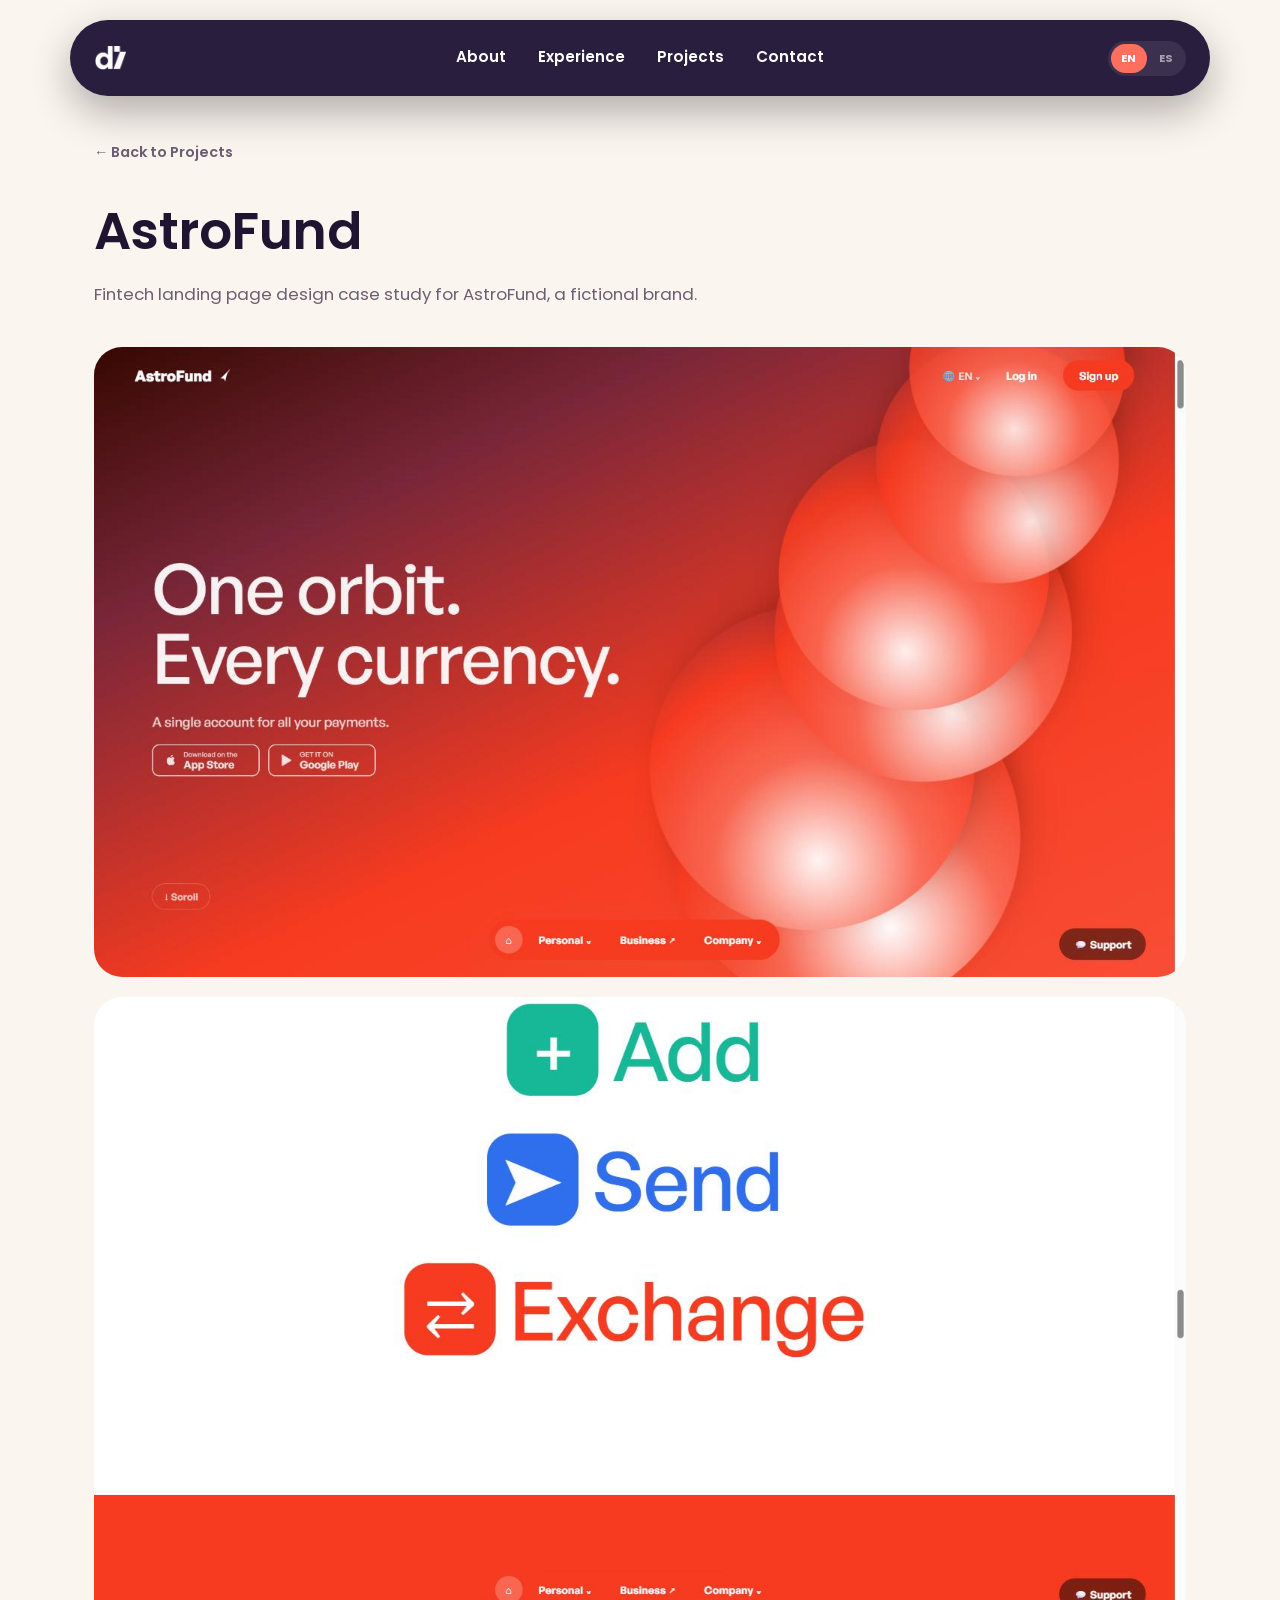
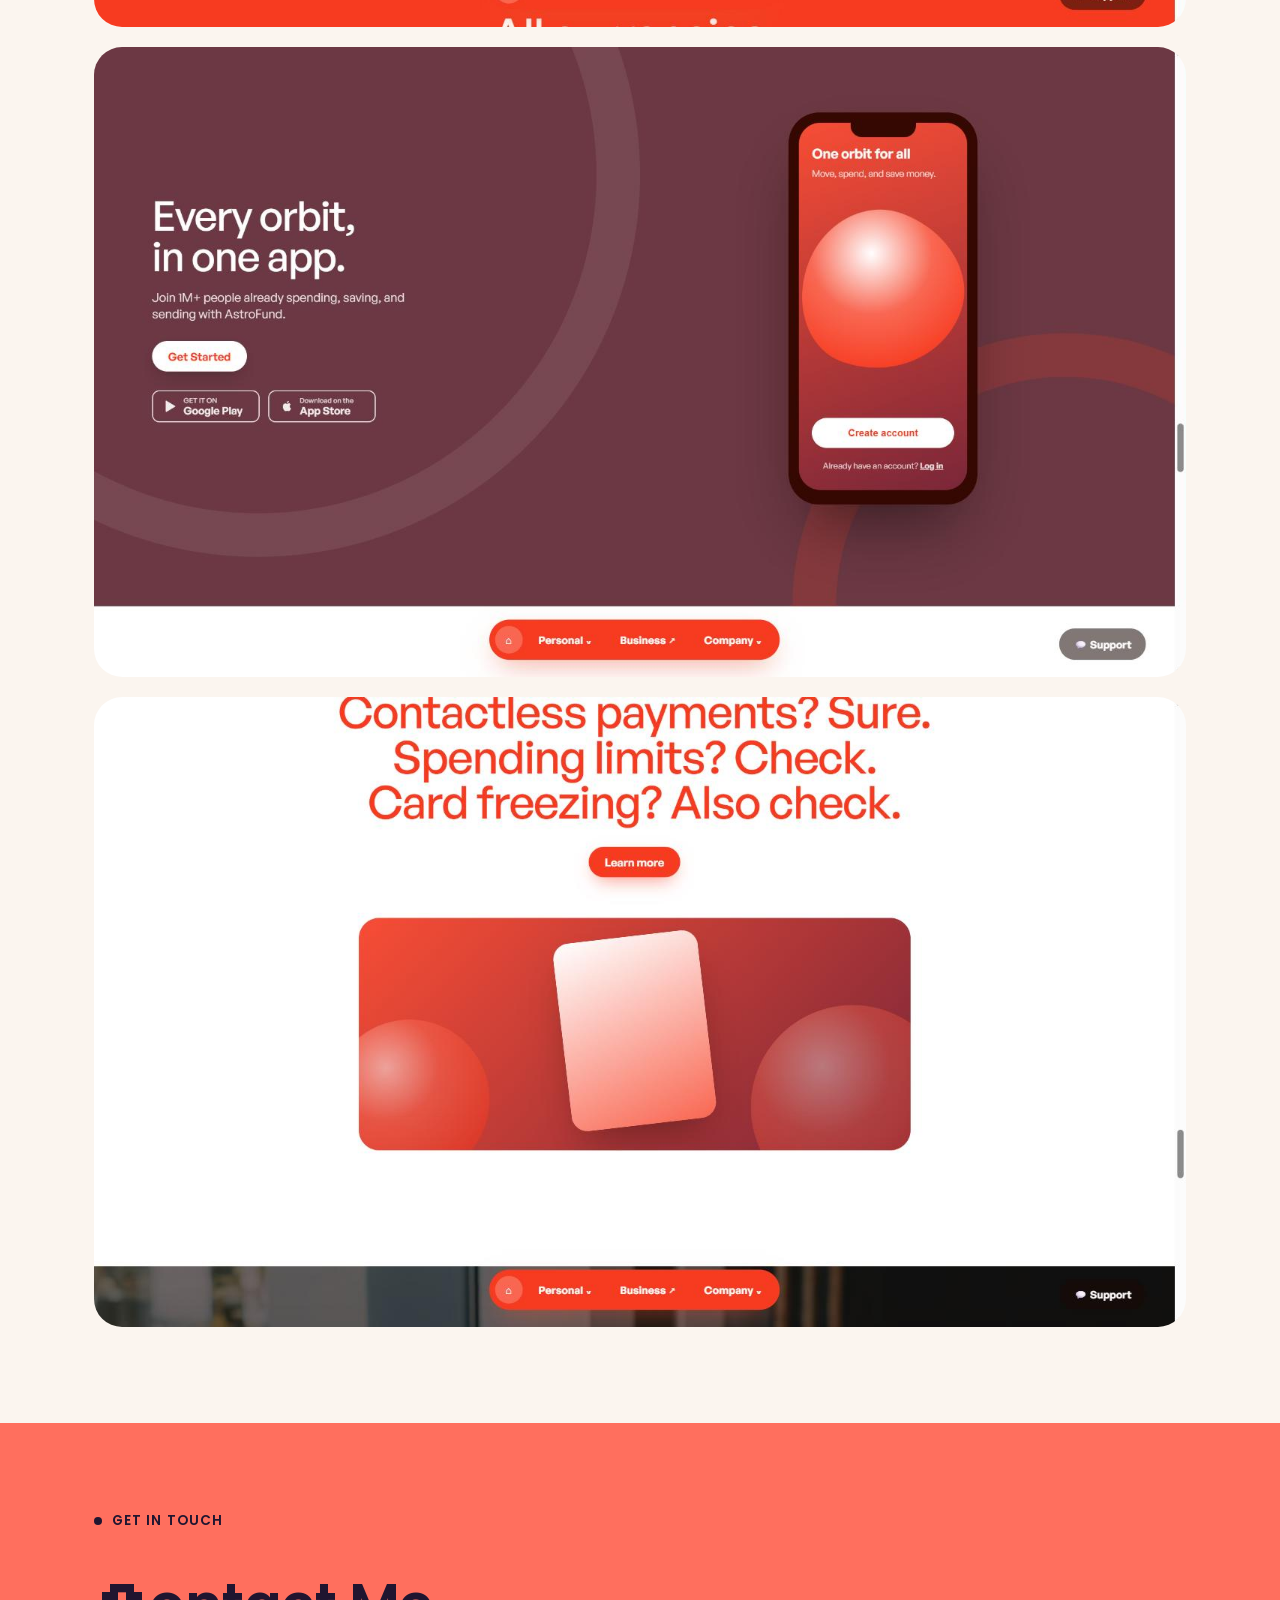
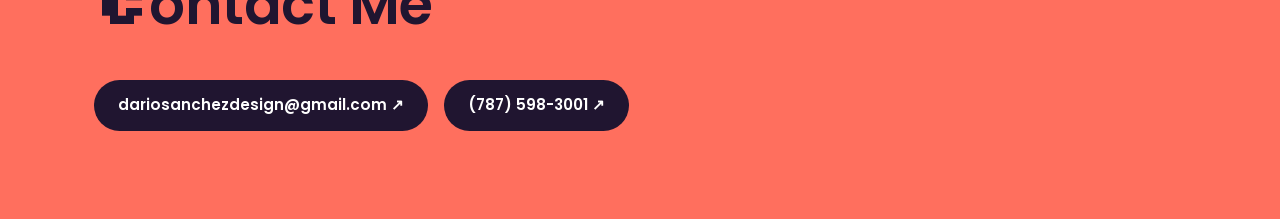
==== projects/astrofund.html @ 3f3e95f2 "Replace Auto Expreso with AstroFund, swap with FitForge grid position" ====
<!DOCTYPE html>
<html lang="en">
<head>
<meta charset="UTF-8">
<meta name="viewport" content="width=device-width, initial-scale=1.0">
<title>AstroFund — Darío Sánchez</title>
<meta name="description" content="AstroFund case study — fintech landing page design by Darío Sánchez.">
<link rel="icon" href="../assets/logo.png">
<link rel="preconnect" href="https://fonts.googleapis.com">
<link rel="preconnect" href="https://fonts.gstatic.com" crossorigin>
<link href="https://fonts.googleapis.com/css2?family=Poppins:wght@400;500;600;700;800&family=Silkscreen:wght@400;700&display=swap" rel="stylesheet">
<link rel="stylesheet" href="../css/style.css">
</head>
<body>

<header class="site-header" id="top">
  <div class="container header-inner">
    <a href="../index.html" class="logo"><img src="../assets/logo.png" alt="Darío Sánchez logo"></a>
    <nav class="nav" id="nav">
      <a href="../index.html#about" data-i18n="nav.about" data-i18n-roll><span class="nav-clip"><span class="nav-roll"><span class="nav-line">About</span><span class="nav-line nav-line--dim">About</span></span></span></a>
      <a href="../index.html#experience" data-i18n="nav.experience" data-i18n-roll><span class="nav-clip"><span class="nav-roll"><span class="nav-line">Experience</span><span class="nav-line nav-line--dim">Experience</span></span></span></a>
      <a href="../index.html#projects" data-i18n="nav.projects" data-i18n-roll><span class="nav-clip"><span class="nav-roll"><span class="nav-line">Projects</span><span class="nav-line nav-line--dim">Projects</span></span></span></a>
      <a href="../index.html#contact" data-i18n="nav.contact" data-i18n-roll><span class="nav-clip"><span class="nav-roll"><span class="nav-line">Contact</span><span class="nav-line nav-line--dim">Contact</span></span></span></a>
    </nav>
    <div class="header-actions">
      <div class="lang-switch" role="group" aria-label="Language">
        <button type="button" class="lang-btn active" data-lang="en">EN</button>
        <button type="button" class="lang-btn" data-lang="es">ES</button>
      </div>
      <button class="menu-toggle" id="menuToggle" aria-label="Toggle menu" aria-expanded="false">
        <span></span><span></span><span></span>
      </button>
    </div>
  </div>
</header>

<main>
  <section class="section">
    <div class="container">
      <a class="back-link" href="../index.html#projects" data-i18n="common.back">← Back to Projects</a>
      <div class="project-detail-head">
        <h1>AstroFund</h1>
        <p data-i18n="project.astrofund.tagline">Fintech landing page design case study for AstroFund, a fictional brand.</p>
      </div>
      <div class="case-study-frames">
        <img src="../assets/projects/astrofund/frame-1.jpg" alt="AstroFund hero — One orbit. Every currency. A single account for all your payments.">
        <img src="../assets/projects/astrofund/frame-2.jpg" alt="AstroFund Add, Send, Exchange feature icons">
        <img src="../assets/projects/astrofund/frame-3.jpg" alt="AstroFund phone mockup — Every orbit, in one app">
        <img src="../assets/projects/astrofund/frame-4.jpg" alt="AstroFund card feature section with glossy 3D card render">
      </div>
    </div>
  </section>
</main>

<footer class="site-footer" id="contact">
  <div class="container footer-inner">
    <p class="eyebrow" style="color: var(--ink);"><span class="dot" style="background: var(--ink);"></span><span data-i18n="footer.eyebrow">Get In Touch</span></p>
    <h2 data-i18n="footer.title" data-i18n-first><span class="win95-letter">C</span>ontact Me</h2>
    <div class="footer-links">
      <a href="mailto:dariosanchezdesign@gmail.com">dariosanchezdesign@gmail.com ↗</a>
      <a href="tel:+17875983001">(787) 598-3001 ↗</a>
    </div>
  </div>
</footer>

<script src="../js/main.js"></script>
</body>
</html>
---- css/style.css ----
:root {
  --bg-dark: #2a1e3f;
  --bg-light: #fbf5ef;
  --surface: #ffffff;
  --ink: #201530;
  --text-muted: #6b5f72;
  --text-on-dark: rgba(255, 255, 255, 0.75);
  --border: #e7ddd1;

  --coral: #ff6f5e;
  --coral-dark: #e8503e;
  --teal: #2fd9c4;
  --lavender: #b79cff;
  --amber: #ffc15e;

  --radius-lg: 28px;
  --radius-md: 18px;
  --radius-pill: 999px;
  --container-w: 1140px;

  --font-sans: "Poppins", -apple-system, BlinkMacSystemFont, "Segoe UI", Roboto, Helvetica, Arial, sans-serif;
}

* { box-sizing: border-box; }

html {
  scroll-behavior: smooth;
}

body {
  margin: 0;
  background: var(--bg-light);
  color: var(--ink);
  font-family: var(--font-sans);
  line-height: 1.5;
  -webkit-font-smoothing: antialiased;
}

::selection {
  background: var(--coral);
  color: #fff;
}

.container {
  max-width: var(--container-w);
  margin: 0 auto;
  padding: 0 24px;
}

a {
  color: inherit;
  text-decoration: none;
}

h1, h2, h3 {
  margin: 0;
  font-weight: 600;
  letter-spacing: -0.01em;
}

ul { margin: 0; padding: 0; list-style: none; }

/* Header */
.site-header {
  position: fixed;
  top: 20px;
  left: 0;
  right: 0;
  margin: 0 auto;
  z-index: 50;
  width: calc(100% - 32px);
  max-width: var(--container-w);
  border-radius: var(--radius-pill);
  background: var(--bg-dark);
  box-shadow: 0 16px 40px rgba(0, 0, 0, 0.3);
}

.header-inner {
  display: grid;
  grid-template-columns: 1fr auto 1fr;
  align-items: center;
  height: 76px;
  gap: 32px;
}

.header-inner .logo {
  justify-self: start;
}

.header-actions {
  justify-self: end;
  display: flex;
  align-items: center;
  gap: 12px;
}

.lang-switch {
  display: flex;
  background: rgba(255, 255, 255, 0.08);
  border-radius: var(--radius-pill);
  padding: 3px;
  gap: 2px;
}

.lang-btn {
  border: none;
  background: none;
  color: rgba(255, 255, 255, 0.55);
  font-family: var(--font-sans);
  font-size: 0.7rem;
  font-weight: 700;
  letter-spacing: 0.02em;
  padding: 6px 10px;
  border-radius: var(--radius-pill);
  cursor: pointer;
  transition: background 0.15s ease, color 0.15s ease;
}

.lang-btn:hover {
  color: #fff;
}

.lang-btn.active {
  background: var(--coral);
  color: #fff;
}

.logo img {
  width: 32px;
  height: 32px;
  object-fit: contain;
  filter: invert(1);
  display: block;
}

.nav {
  display: flex;
  gap: 28px;
  justify-self: center;
}

.nav a {
  display: inline-block;
  color: #fff;
  font-size: 0.95rem;
  font-weight: 600;
  padding: 6px 2px;
  border-bottom: 2px solid transparent;
  transition: color 0.15s ease, border-color 0.15s ease;
}

.nav a.active {
  color: var(--coral);
  border-color: var(--coral);
}

.nav-clip {
  display: block;
  overflow: hidden;
  height: 1.3em;
  line-height: 1.3em;
}

.nav-roll {
  display: block;
  transition: transform 0.3s ease;
}

.nav-line {
  display: block;
  line-height: 1.3em;
}

.nav-line--dim {
  opacity: 0.6;
}

.nav a:hover .nav-roll {
  transform: translateY(-50%);
}

.menu-toggle {
  display: none;
  align-items: center;
  justify-content: center;
  gap: 4px;
  flex-direction: column;
  width: 40px;
  height: 40px;
  background: none;
  border: 1px solid rgba(255, 255, 255, 0.25);
  border-radius: var(--radius-md);
  cursor: pointer;
  padding: 0;
}

.menu-toggle span {
  width: 16px;
  height: 2px;
  background: #fff;
  border-radius: 1px;
}

/* Buttons */
.btn {
  display: inline-flex;
  align-items: center;
  justify-content: center;
  gap: 8px;
  padding: 15px 30px;
  border-radius: var(--radius-pill);
  font-size: 0.95rem;
  font-weight: 600;
  font-family: var(--font-sans);
  white-space: nowrap;
  border: 1.5px solid transparent;
  transition: transform 0.15s ease, background 0.15s ease, opacity 0.15s ease;
}

.btn:hover { transform: translateY(-2px); }

.btn-primary {
  background: var(--coral);
  color: #fff;
}
.btn-primary:hover { background: var(--coral-dark); }

.btn-outline {
  border-color: currentColor;
  color: inherit;
}

/* Hero */
.hero {
  position: relative;
  background: var(--bg-dark);
  color: #fff;
  padding: 190px 0 140px;
  overflow: hidden;
}

main > .section:first-child {
  padding-top: 140px;
}

.hero-grid {
  display: flex;
  align-items: center;
  justify-content: space-between;
  gap: 48px;
  position: relative;
  z-index: 2;
}

.hero-content {
  flex: 1;
  min-width: 0;
}

.eyebrow {
  display: flex;
  align-items: center;
  color: var(--teal);
  font-size: 0.85rem;
  font-weight: 600;
  text-transform: uppercase;
  letter-spacing: 0.08em;
  margin: 0 0 20px;
}

.eyebrow .dot {
  width: 8px;
  height: 8px;
  border-radius: 50%;
  background: var(--teal);
  margin-right: 10px;
}

.hero h1 {
  font-size: clamp(2.75rem, 6.5vw, 4.75rem);
  line-height: 1.05;
  font-weight: 600;
  margin-bottom: 24px;
}

.hero h1 .highlight {
  background: var(--coral);
  padding: 2px 14px;
  margin-left: 0.15em;
  border-radius: 12px;
  box-decoration-break: clone;
  -webkit-box-decoration-break: clone;
}

.win95-letter {
  font-family: "Silkscreen", monospace;
  font-weight: 700;
  font-size: 1.15em;
}

.hero h1 .win95-letter {
  font-size: 1em;
}

.hero-copy {
  max-width: 540px;
  color: var(--text-on-dark);
  font-size: 1.1rem;
  margin: 0 0 36px;
}

.hero-actions {
  display: flex;
  gap: 14px;
  flex-wrap: wrap;
  margin-bottom: 32px;
}

.hero-meta {
  color: var(--text-on-dark);
  font-size: 0.9rem;
}

.hero-meta a { transition: color 0.15s ease; }
.hero-meta a:hover { color: var(--teal); }

.hero-meta .sep {
  margin: 0 10px;
}

.hero-photo {
  flex: none;
  width: 240px;
  height: 240px;
  border-radius: var(--radius-lg);
  display: flex;
  align-items: center;
  justify-content: center;
  background: var(--coral);
  border: 4px solid rgba(255, 255, 255, 0.15);
}

.hero-photo img {
  width: 50%;
  height: 50%;
  object-fit: contain;
  filter: brightness(0) invert(1);
  display: block;
}

/* Decorative badges */
.badge {
  position: absolute;
  z-index: 5;
  user-select: none;
  pointer-events: none;
}

.badge-pill {
  display: inline-flex;
  align-items: center;
  padding: 10px 18px;
  border-radius: var(--radius-pill);
  font-size: 0.8rem;
  font-weight: 700;
  letter-spacing: 0.03em;
}

.badge-icon {
  width: 60px;
  height: 60px;
  border-radius: 50%;
  background: #fff;
  display: flex;
  align-items: center;
  justify-content: center;
  padding: 14px;
  box-shadow: 0 10px 24px rgba(0, 0, 0, 0.25);
}

.badge-icon img {
  width: 100%;
  height: 100%;
  object-fit: contain;
  display: block;
}

.badge-1 { top: 8%; left: 4%; }
.badge-2 { top: 12%; right: 39%; }
.badge-3 { bottom: 12%; left: 10%; transform: rotate(-4deg); background: var(--lavender); color: var(--bg-dark); }
.badge-4 { bottom: 30%; left: 7%; }
.badge-5 { top: 38%; right: 33%; transform: rotate(6deg); background: var(--teal); color: var(--bg-dark); }
.badge-6 { top: 58%; right: 37%; transform: rotate(-5deg); background: var(--amber); color: var(--bg-dark); }

.badge:not(.badge-circle) {
  pointer-events: auto;
}

.badge:not(.badge-circle):hover {
  animation: badge-wiggle 0.5s ease;
}

@keyframes badge-wiggle {
  0% { transform: rotate(0deg) scale(1); }
  30% { transform: rotate(-14deg) scale(1.08); }
  60% { transform: rotate(10deg) scale(1.06); }
  100% { transform: rotate(0deg) scale(1); }
}

.badge-circle {
  width: 120px;
  height: 120px;
  bottom: 6%;
  right: 6%;
  animation: spin 18s linear infinite;
}

.badge-circle svg { width: 100%; height: 100%; }
.badge-circle text { fill: var(--coral); }
.badge-circle circle.ring { fill: none; stroke: rgba(255, 255, 255, 0.25); stroke-width: 1; }
.badge-circle circle.core { fill: var(--teal); }

@keyframes spin {
  from { transform: rotate(0deg); }
  to { transform: rotate(360deg); }
}

@media (prefers-reduced-motion: reduce) {
  .badge-circle { animation: none; }
}

/* Sections */
.section {
  padding: 96px 0;
}

.section-title {
  font-size: clamp(2rem, 5vw, 2.75rem);
  margin-bottom: 44px;
}

/* About stat cards */
.about-grid {
  display: grid;
  grid-template-columns: repeat(2, 1fr);
  gap: 20px;
  margin-bottom: 40px;
}

.stat-card {
  border-radius: var(--radius-lg);
  padding: 32px;
  color: #fff;
}

.stat-card:nth-child(1) { background: var(--coral); }
.stat-card:nth-child(2) { background: var(--ink); }

.stat-card h3 {
  font-size: 1.2rem;
  margin-bottom: 10px;
}

.stat-card p {
  margin: 0;
  opacity: 0.85;
  font-size: 0.95rem;
}

.about-copy {
  max-width: 680px;
  color: var(--text-muted);
  font-size: 1.1rem;
  margin: 0;
}

/* Services accordion */
.services-list {
  border-top: 1px solid var(--border);
}

.service-item {
  border-bottom: 1px solid var(--border);
  padding: 28px 0;
}

.service-header {
  display: flex;
  align-items: center;
  justify-content: space-between;
  gap: 20px;
  width: 100%;
  border: none;
  background: none;
  padding: 0;
  font-family: var(--font-sans);
  font-size: clamp(1.3rem, 3vw, 1.9rem);
  font-weight: 600;
  color: inherit;
  cursor: pointer;
  text-align: left;
  transition: padding-left 0.2s ease, color 0.2s ease;
}

.service-item:not(.open) .service-header:hover {
  padding-left: 10px;
  color: var(--coral);
}

.service-item:not(.open) .service-header:hover .chev {
  border-color: var(--coral);
  color: var(--coral);
}

.service-item .index {
  color: var(--coral);
  font-weight: 700;
  margin-right: 16px;
  font-size: 1rem;
  vertical-align: middle;
}

.service-item .chev {
  flex: none;
  width: 40px;
  height: 40px;
  border-radius: 50%;
  border: 1.5px solid var(--border);
  display: flex;
  align-items: center;
  justify-content: center;
  color: var(--coral);
  transition: transform 0.2s ease, background 0.2s ease, color 0.2s ease;
}

.service-item.open .chev {
  transform: rotate(180deg);
  background: var(--coral);
  color: #fff;
  border-color: var(--coral);
}

.service-panel {
  display: grid;
  grid-template-rows: 0fr;
  transition: grid-template-rows 0.35s ease;
}

.service-item.open .service-panel {
  grid-template-rows: 1fr;
}

.service-body {
  overflow: hidden;
  min-height: 0;
}

.service-body p {
  padding: 16px 0 0 40px;
  margin: 0;
  color: var(--text-muted);
  font-size: 1rem;
  max-width: 640px;
  opacity: 0;
  transform: translateY(-6px);
  transition: opacity 0.25s ease 0.05s, transform 0.25s ease 0.05s;
}

.service-item.open .service-body p {
  opacity: 1;
  transform: translateY(0);
}

/* Projects masonry */
.projects-grid {
  display: grid;
  grid-template-columns: repeat(3, 1fr);
  grid-auto-rows: 200px;
  gap: 20px;
}

.project-tile {
  position: relative;
  border-radius: var(--radius-lg);
  padding: 16px;
  display: flex;
  flex-direction: column;
  color: #fff;
  overflow: hidden;
  transition: transform 0.3s ease, box-shadow 0.3s ease;
}

.project-tile:hover,
.project-tile:focus-visible {
  transform: translateY(-8px);
  box-shadow: 0 20px 40px rgba(32, 21, 48, 0.25);
}

.project-tile:hover .tile-thumb img {
  transform: scale(1.06);
}

.project-tile:hover .tile-arrow {
  transform: translate(3px, -3px);
}

.project-tile:nth-child(1) { grid-column: span 2; grid-row: span 2; background: var(--teal); color: var(--ink); }
.project-tile:nth-child(2) { grid-row: span 2; background: var(--lavender); color: var(--ink); }
.project-tile:nth-child(3) { background: var(--amber); color: var(--ink); }
.project-tile:nth-child(4) { background: var(--coral); }
.project-tile:nth-child(5) { background: var(--bg-dark); }

.tile-thumb {
  flex: 1;
  min-height: 0;
  border-radius: 16px;
  overflow: hidden;
  background: rgba(0, 0, 0, 0.08);
}

.tile-thumb img {
  width: 100%;
  height: 100%;
  object-fit: cover;
  display: block;
  transition: transform 0.4s ease;
}

.tile-thumb.contain {
  display: flex;
  align-items: center;
  justify-content: center;
  padding: 20px;
}

.tile-thumb.contain img {
  width: auto;
  height: auto;
  max-width: 65%;
  max-height: 65%;
  object-fit: contain;
}

.tile-arrow {
  position: absolute;
  top: 28px;
  left: 28px;
  z-index: 2;
  width: 40px;
  height: 40px;
  border-radius: 50%;
  background: rgba(255, 255, 255, 0.92);
  color: var(--ink);
  box-shadow: 0 2px 10px rgba(0, 0, 0, 0.18);
  display: flex;
  align-items: center;
  justify-content: center;
  font-size: 1.1rem;
  transition: transform 0.3s ease;
}

.project-tile:not(:has(.tile-thumb)) .tile-arrow {
  position: static;
  align-self: flex-start;
  background: none;
  border: 1.5px solid currentColor;
  color: inherit;
  box-shadow: none;
  margin-bottom: auto;
}

.tile-text {
  padding: 14px 12px 10px;
}

.project-tile h3 {
  font-size: clamp(1.2rem, 2.5vw, 1.6rem);
  margin: 0 0 6px;
}

.project-tile p {
  margin: 0;
  font-size: 0.85rem;
  opacity: 0.85;
}

/* Footer */
.site-footer {
  background: var(--coral);
  color: var(--ink);
  padding: 88px 0;
}

.footer-inner h2 {
  font-size: clamp(2.25rem, 6vw, 3.5rem);
  margin: 8px 0 32px;
}

.footer-links {
  display: flex;
  flex-wrap: wrap;
  gap: 16px;
}

.footer-links a {
  display: inline-flex;
  align-items: center;
  gap: 8px;
  background: var(--ink);
  color: #fff;
  font-size: 0.95rem;
  font-weight: 600;
  padding: 14px 24px;
  border-radius: var(--radius-pill);
  transition: transform 0.15s ease;
}

.footer-links a:hover { transform: translateY(-2px); }

/* Project detail pages */
.back-link {
  display: inline-flex;
  align-items: center;
  gap: 8px;
  color: var(--text-muted);
  font-size: 0.9rem;
  font-weight: 600;
  margin-bottom: 28px;
}

.back-link:hover { color: var(--ink); }

.project-detail-head {
  margin-bottom: 40px;
}

.project-detail-head h1 {
  font-size: clamp(2.25rem, 6vw, 3.25rem);
  margin-bottom: 12px;
}

.project-detail-head p {
  color: var(--text-muted);
  font-size: 1.05rem;
  margin: 0;
}

.placeholder-box {
  border: 1.5px dashed var(--border);
  border-radius: var(--radius-lg);
  padding: 64px 24px;
  text-align: center;
  color: var(--text-muted);
  font-size: 0.95rem;
  background: var(--surface);
}

.case-study-frames {
  display: flex;
  flex-direction: column;
  gap: 20px;
}

.case-study-frames img {
  display: block;
  width: 100%;
  height: auto;
  border-radius: var(--radius-lg);
}

/* Responsive */
@media (max-width: 860px) {
  .projects-grid { grid-template-columns: repeat(2, 1fr); }
  .project-tile:nth-child(1) { grid-column: span 2; }
  .project-tile:nth-child(2) { grid-column: span 2; grid-row: span 1; }
}

@media (max-width: 720px) {
  .header-inner {
    display: flex;
    justify-content: space-between;
  }

  .menu-toggle { display: flex; }

  .nav {
    position: fixed;
    left: 0;
    right: 0;
    bottom: 0;
    width: 100%;
    z-index: 60;
    display: flex;
    flex-direction: column;
    gap: 22px;
    background: var(--bg-dark);
    padding: 48px 32px calc(48px + env(safe-area-inset-bottom, 0px));
    border-radius: 28px 28px 0 0;
    box-shadow: 0 -20px 50px rgba(0, 0, 0, 0.35);
    transform: translateY(100%);
    transition: transform 0.35s ease;
    pointer-events: none;
  }

  .header-inner.menu-open .nav {
    transform: translateY(0);
    pointer-events: auto;
  }

  .nav a {
    font-size: 1.6rem;
  }

  .hero-grid { flex-direction: column; }
  .hero-photo { width: 160px; height: 160px; }
  .badge { display: none; }
  .about-grid { grid-template-columns: 1fr; }
  .projects-grid { grid-template-columns: 1fr; grid-auto-rows: 220px; }
  .project-tile:nth-child(1),
  .project-tile:nth-child(2) { grid-column: span 1; grid-row: span 1; }

  .hero h1 {
    white-space: nowrap;
    font-size: clamp(1.8rem, 9vw, 2.75rem);
  }
}
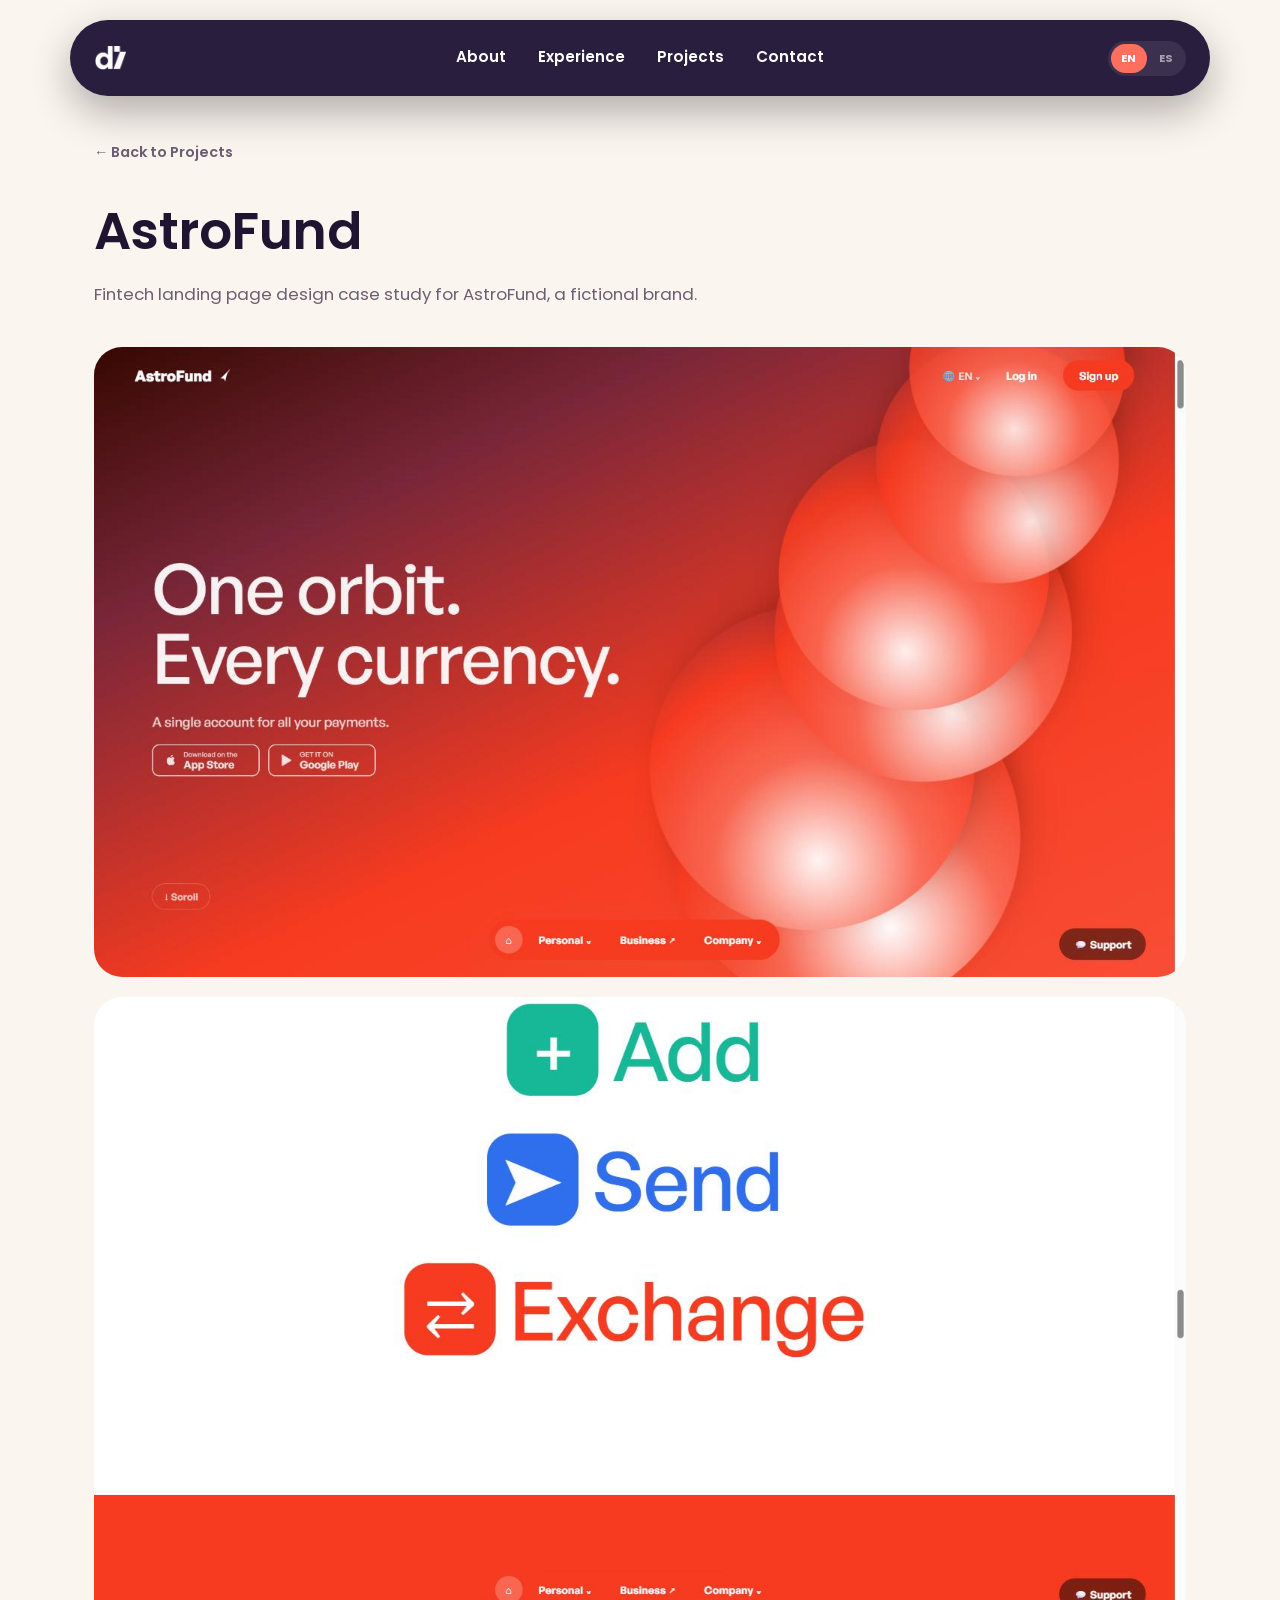
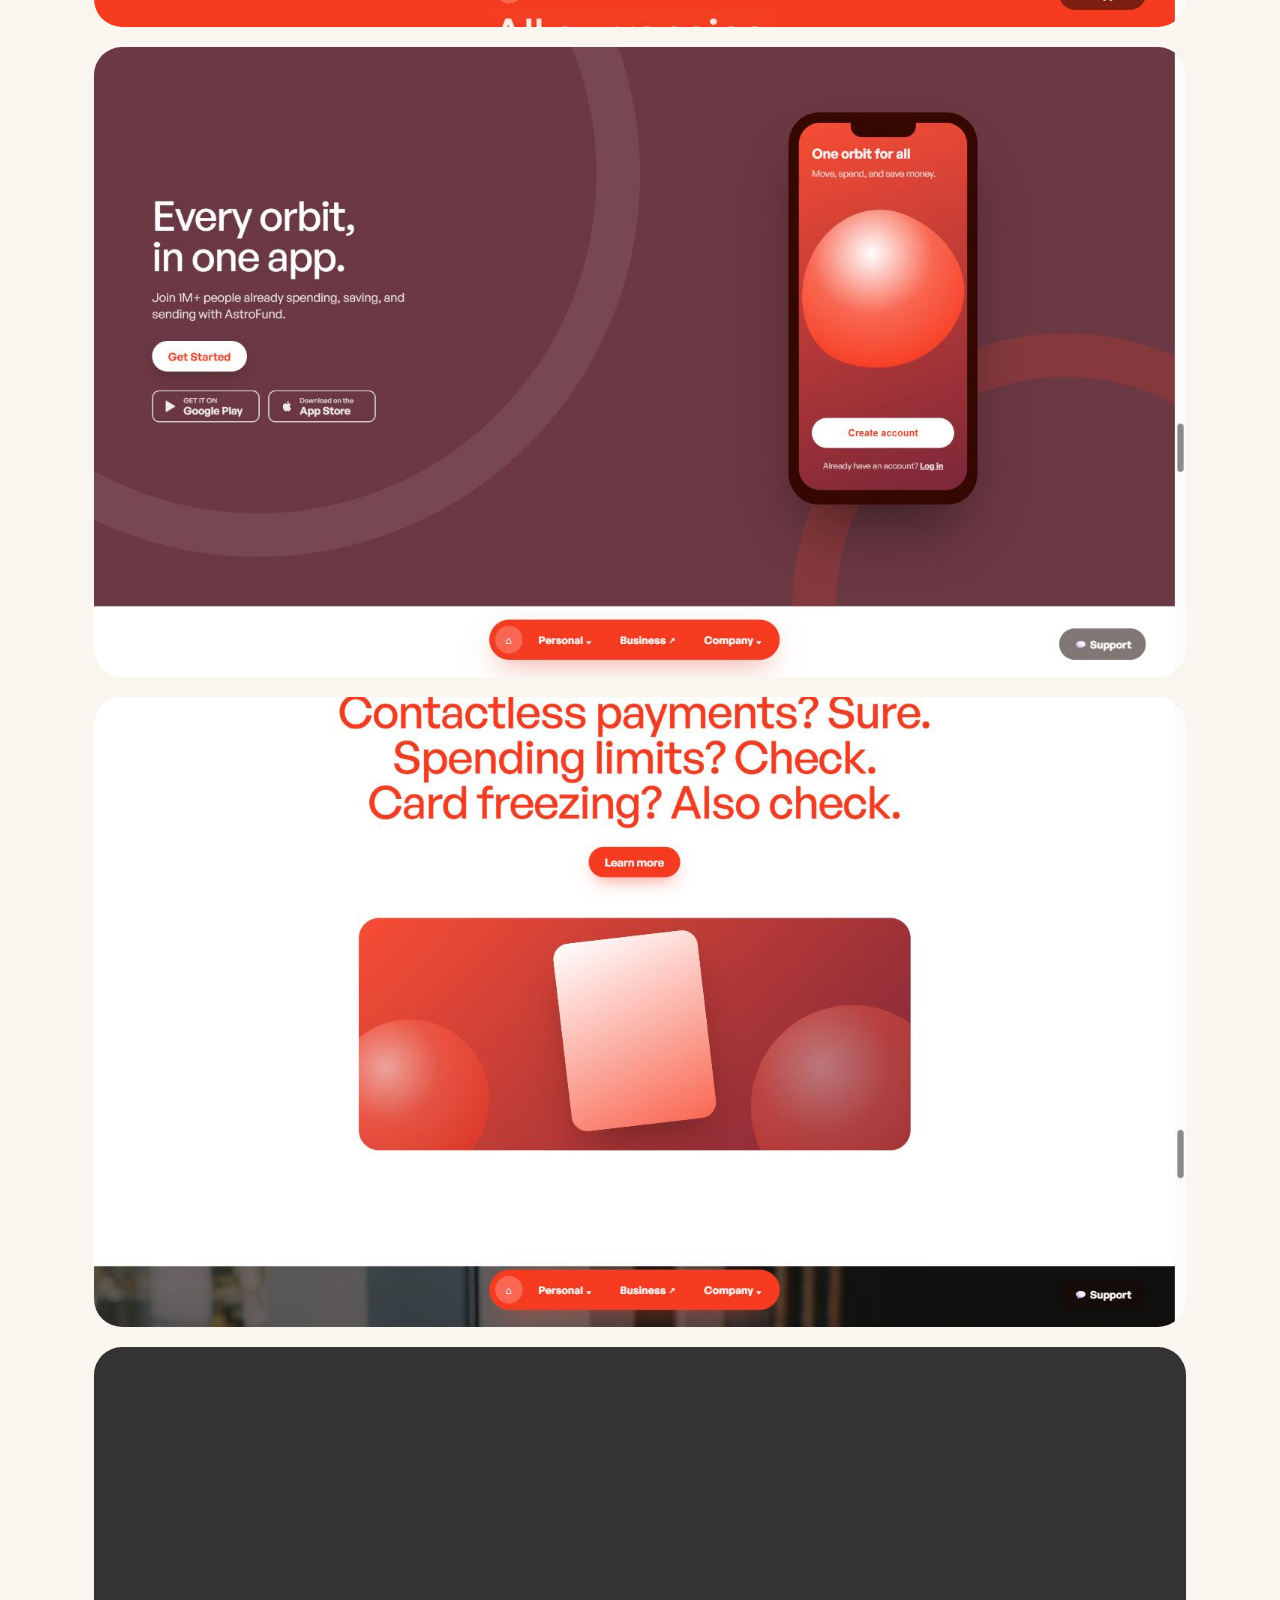
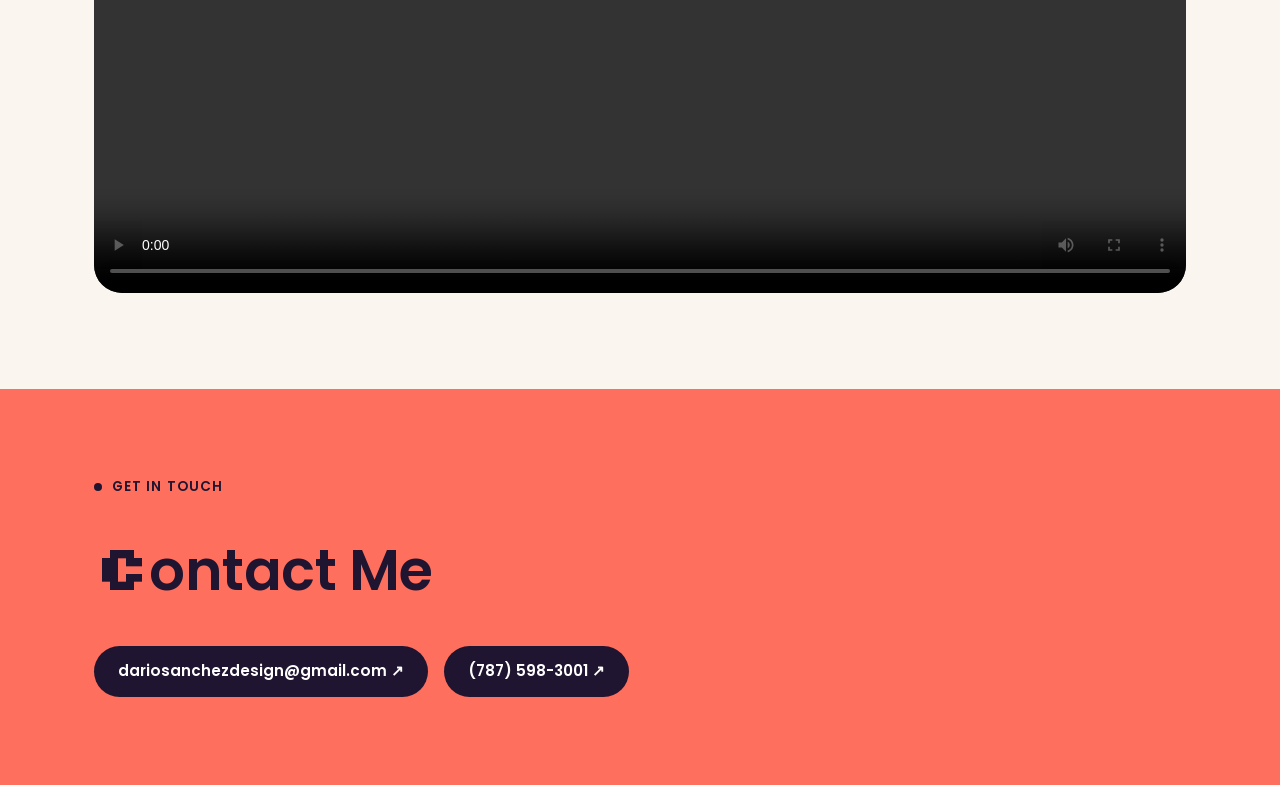
==== commit 677dd8e8: "Add walkthrough video to AstroFund case study page" ====
--- a/projects/astrofund.html
+++ b/projects/astrofund.html
@@ -47,6 +47,7 @@
         <img src="../assets/projects/astrofund/frame-2.jpg" alt="AstroFund Add, Send, Exchange feature icons">
         <img src="../assets/projects/astrofund/frame-3.jpg" alt="AstroFund phone mockup — Every orbit, in one app">
         <img src="../assets/projects/astrofund/frame-4.jpg" alt="AstroFund card feature section with glossy 3D card render">
+        <video src="../assets/projects/astrofund/astrofund-promovid.mp4" controls playsinline preload="metadata"></video>
       </div>
     </div>
   </section>
--- a/css/style.css
+++ b/css/style.css
@@ -761,7 +761,8 @@
   gap: 20px;
 }
 
-.case-study-frames img {
+.case-study-frames img,
+.case-study-frames video {
   display: block;
   width: 100%;
   height: auto;
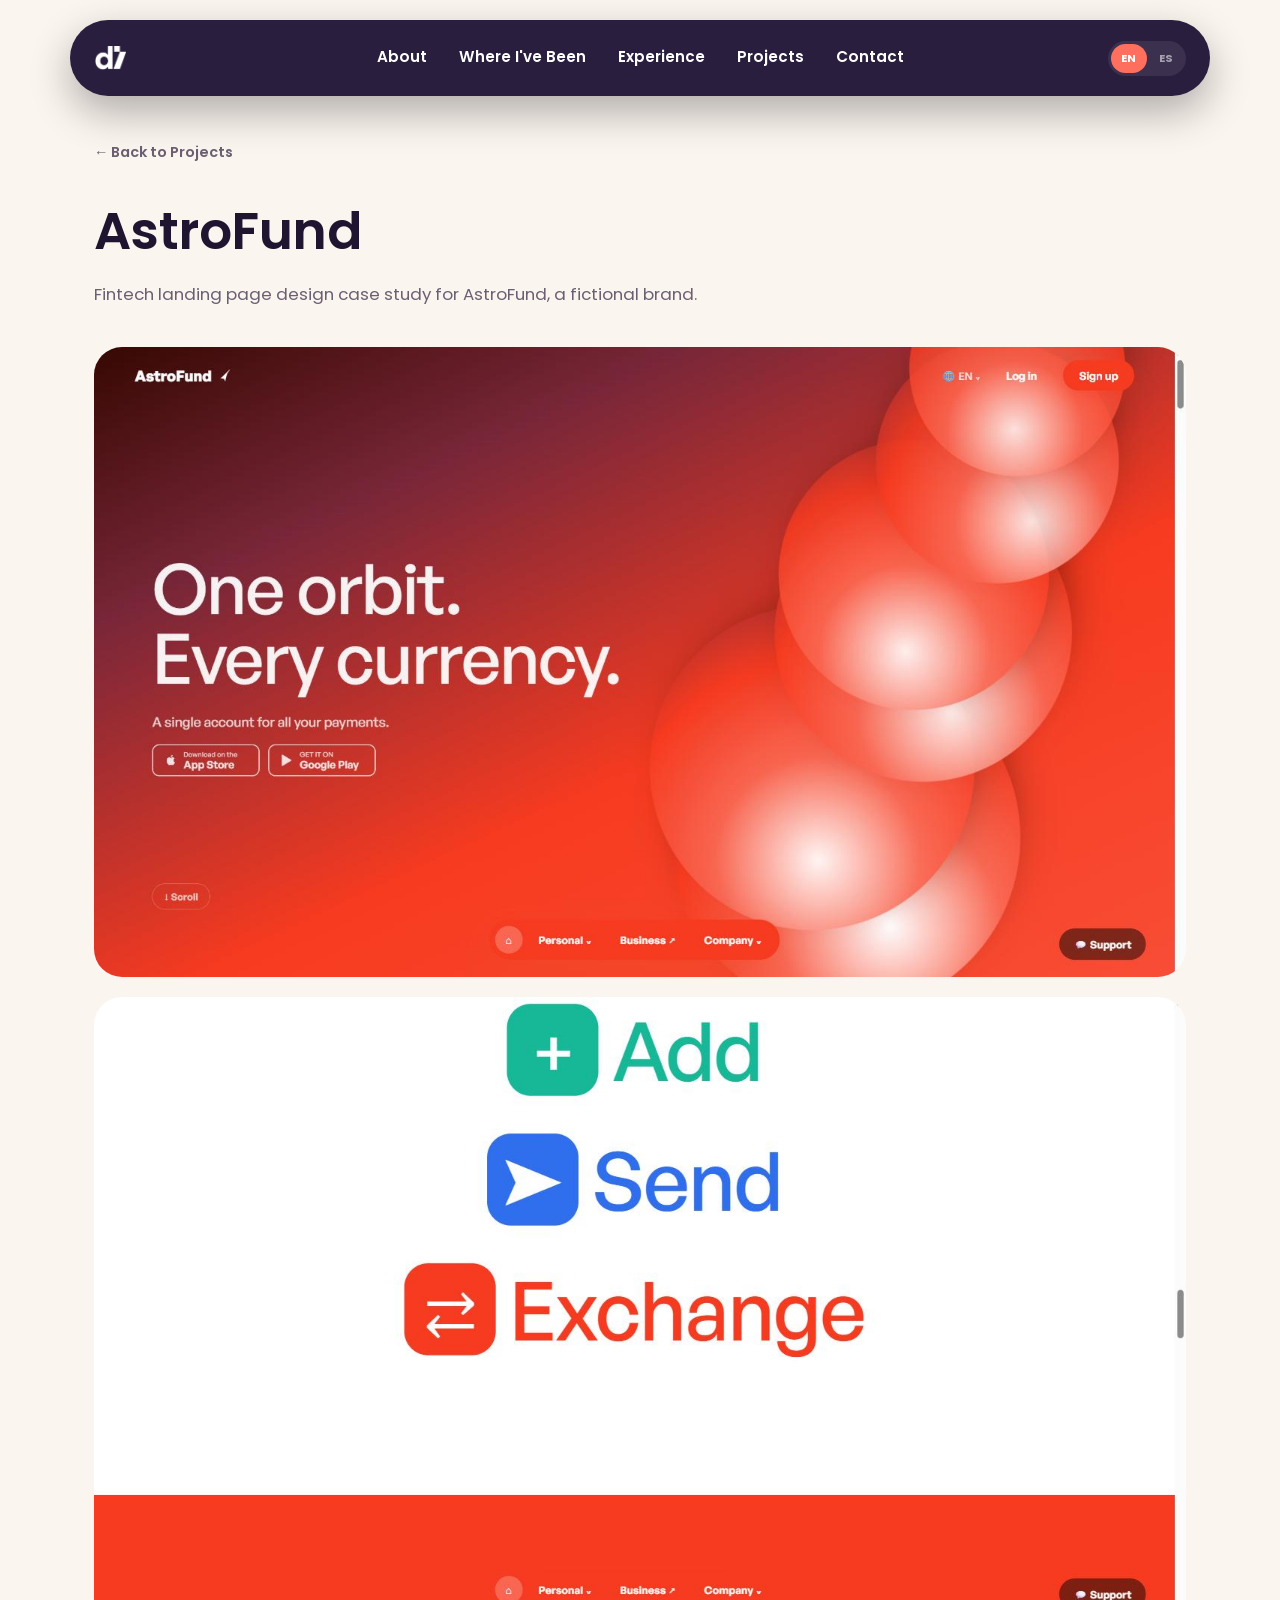
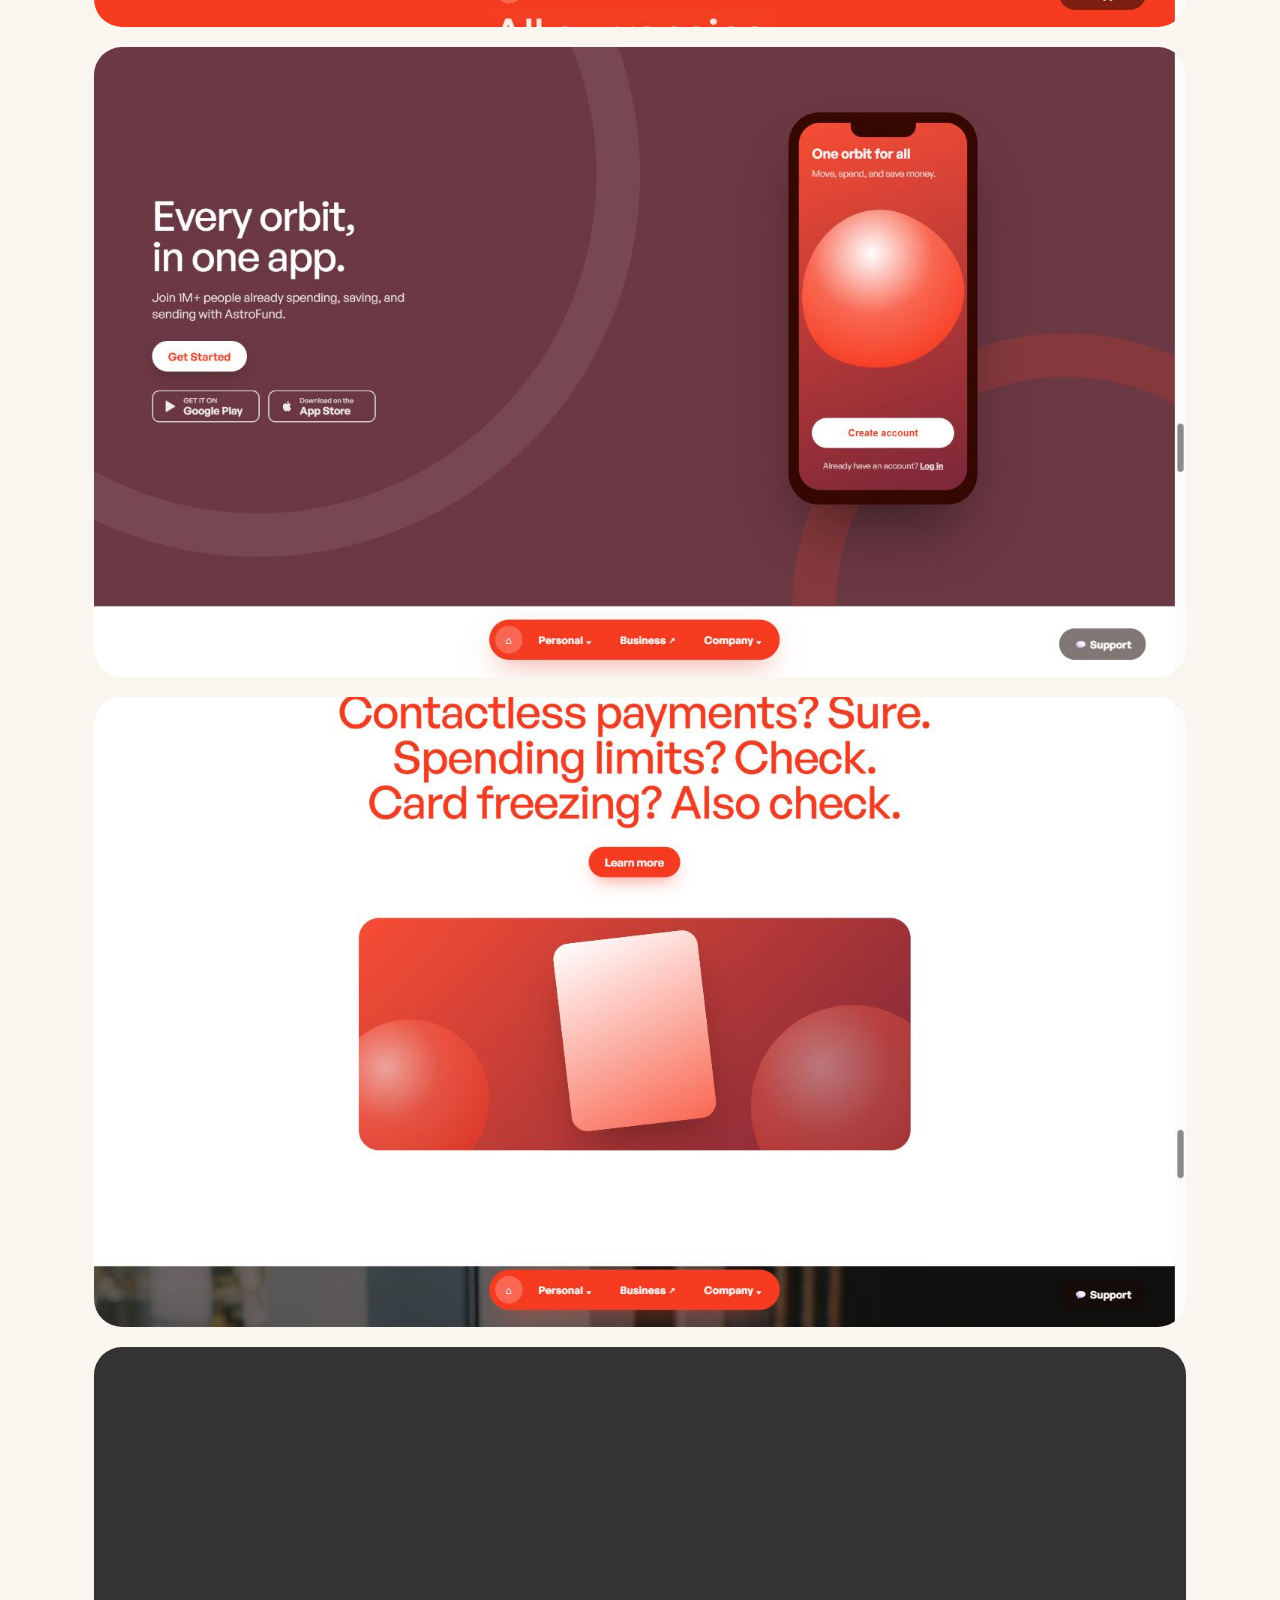
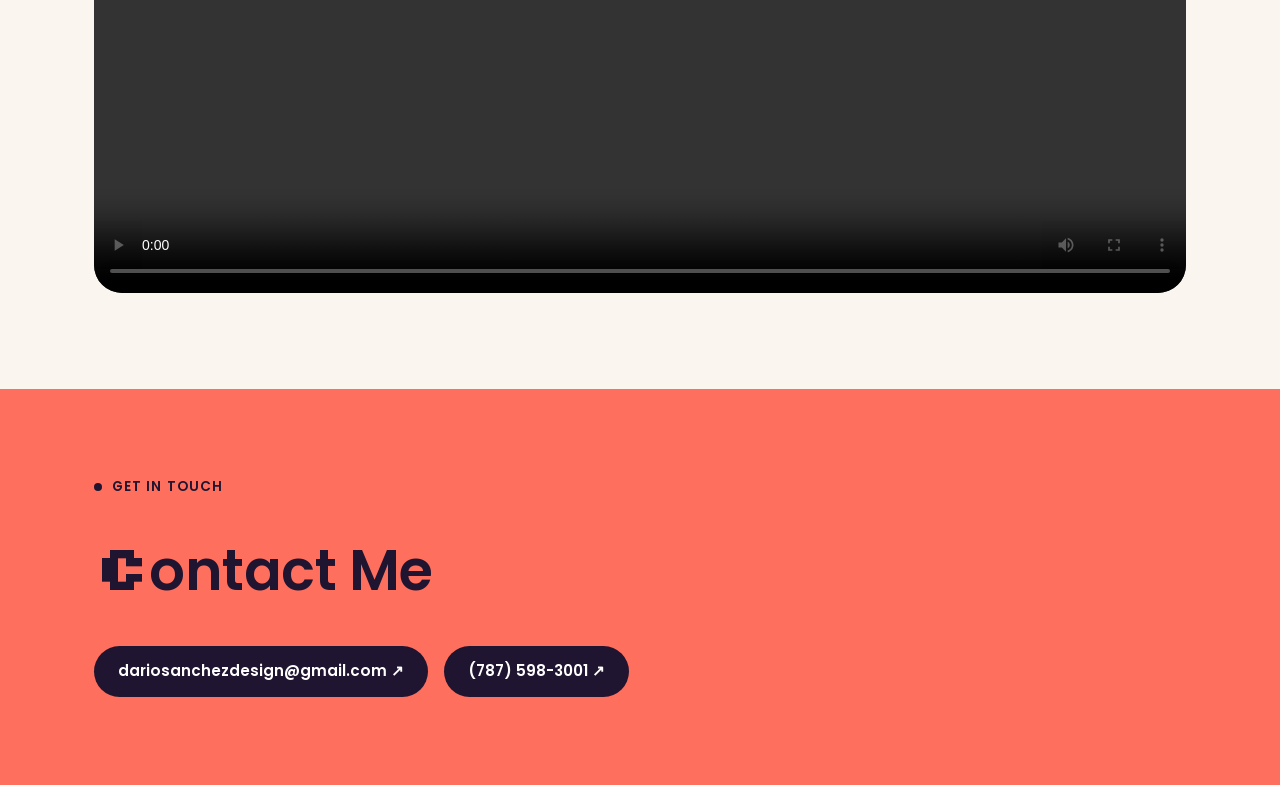
==== commit 160790e0: "Add "Where I've Been" work-history timeline section Brings job history (Truenorth Corporation, Estud" ====
--- a/projects/astrofund.html
+++ b/projects/astrofund.html
@@ -18,6 +18,7 @@
     <a href="../index.html" class="logo"><img src="../assets/logo.png" alt="Darío Sánchez logo"></a>
     <nav class="nav" id="nav">
       <a href="../index.html#about" data-i18n="nav.about" data-i18n-roll><span class="nav-clip"><span class="nav-roll"><span class="nav-line">About</span><span class="nav-line nav-line--dim">About</span></span></span></a>
+      <a href="../index.html#journey" data-i18n="nav.journey" data-i18n-roll><span class="nav-clip"><span class="nav-roll"><span class="nav-line">Where I've Been</span><span class="nav-line nav-line--dim">Where I've Been</span></span></span></a>
       <a href="../index.html#experience" data-i18n="nav.experience" data-i18n-roll><span class="nav-clip"><span class="nav-roll"><span class="nav-line">Experience</span><span class="nav-line nav-line--dim">Experience</span></span></span></a>
       <a href="../index.html#projects" data-i18n="nav.projects" data-i18n-roll><span class="nav-clip"><span class="nav-roll"><span class="nav-line">Projects</span><span class="nav-line nav-line--dim">Projects</span></span></span></a>
       <a href="../index.html#contact" data-i18n="nav.contact" data-i18n-roll><span class="nav-clip"><span class="nav-roll"><span class="nav-line">Contact</span><span class="nav-line nav-line--dim">Contact</span></span></span></a>
--- a/css/style.css
+++ b/css/style.css
@@ -471,6 +471,77 @@
   max-width: 680px;
   color: var(--text-muted);
   font-size: 1.1rem;
+  margin: 0;
+}
+
+/* Where I've Been — job history timeline */
+.journey-list {
+  display: flex;
+  flex-direction: column;
+}
+
+.journey-item {
+  display: grid;
+  grid-template-columns: 140px 24px 1fr;
+  grid-template-areas: "dates rail content";
+  column-gap: 24px;
+  padding-bottom: 40px;
+}
+
+.journey-dates {
+  grid-area: dates;
+  padding-top: 3px;
+  color: var(--text-muted);
+  font-size: 0.9rem;
+  font-weight: 600;
+}
+
+.journey-rail {
+  grid-area: rail;
+  display: flex;
+  flex-direction: column;
+  align-items: center;
+  height: 100%;
+}
+
+.journey-dot {
+  flex: none;
+  width: 14px;
+  height: 14px;
+  margin-top: 3px;
+  border-radius: 50%;
+  background: var(--coral);
+}
+
+.journey-line {
+  flex: 1;
+  width: 2px;
+  margin-top: 6px;
+  background: var(--border);
+}
+
+.journey-item:last-child .journey-line {
+  background: none;
+}
+
+.journey-content h3 {
+  font-size: clamp(1.2rem, 2.5vw, 1.5rem);
+  margin-bottom: 4px;
+}
+
+.journey-company {
+  color: var(--coral);
+  font-size: 0.85rem;
+  font-weight: 700;
+  text-transform: uppercase;
+  letter-spacing: 0.04em;
+  margin: 0 0 12px;
+}
+
+.journey-desc {
+  max-width: 640px;
+  color: var(--text-muted);
+  font-size: 1rem;
   margin: 0;
 }
 
@@ -816,6 +887,14 @@
   .hero-photo { width: 160px; height: 160px; }
   .badge { display: none; }
   .about-grid { grid-template-columns: 1fr; }
+
+  .journey-item {
+    grid-template-columns: 24px 1fr;
+    grid-template-areas:
+      "rail dates"
+      "rail content";
+    row-gap: 4px;
+  }
   .projects-grid { grid-template-columns: 1fr; grid-auto-rows: 220px; }
   .project-tile:nth-child(1),
   .project-tile:nth-child(2) { grid-column: span 1; grid-row: span 1; }
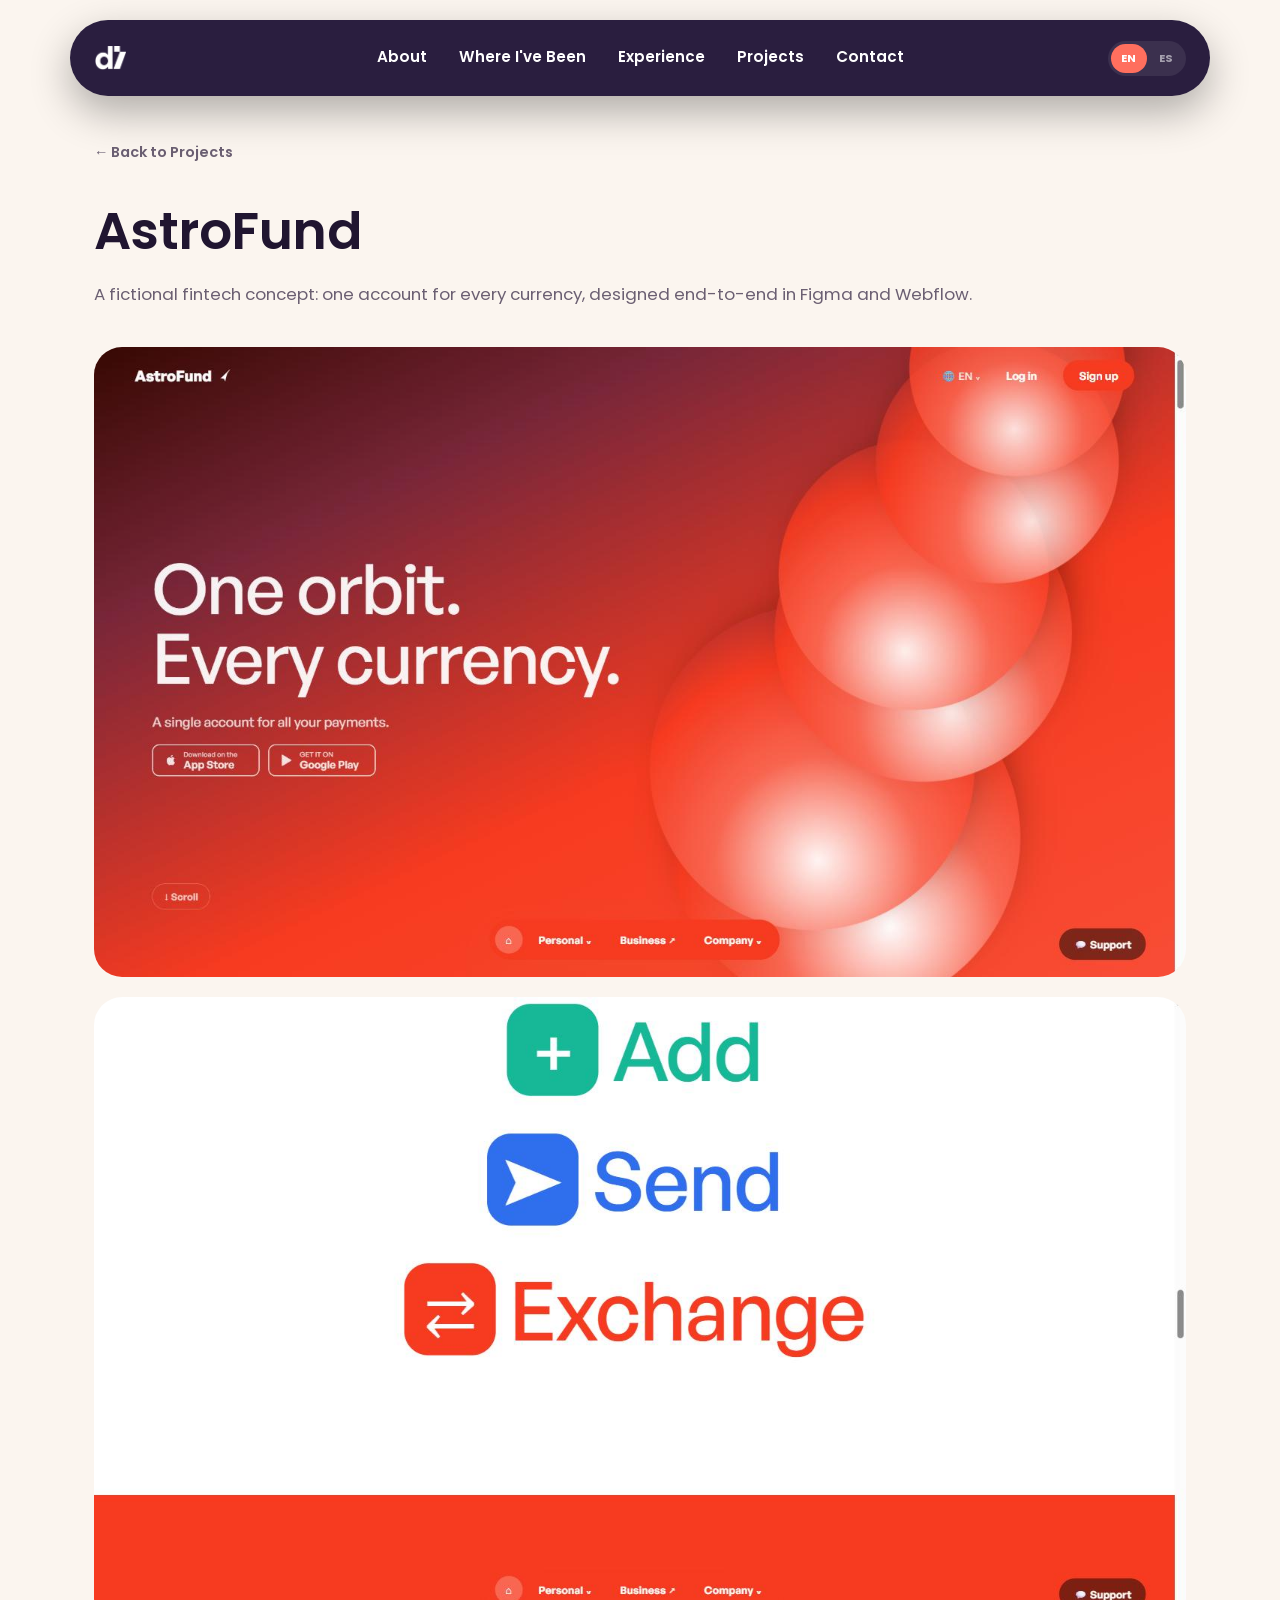
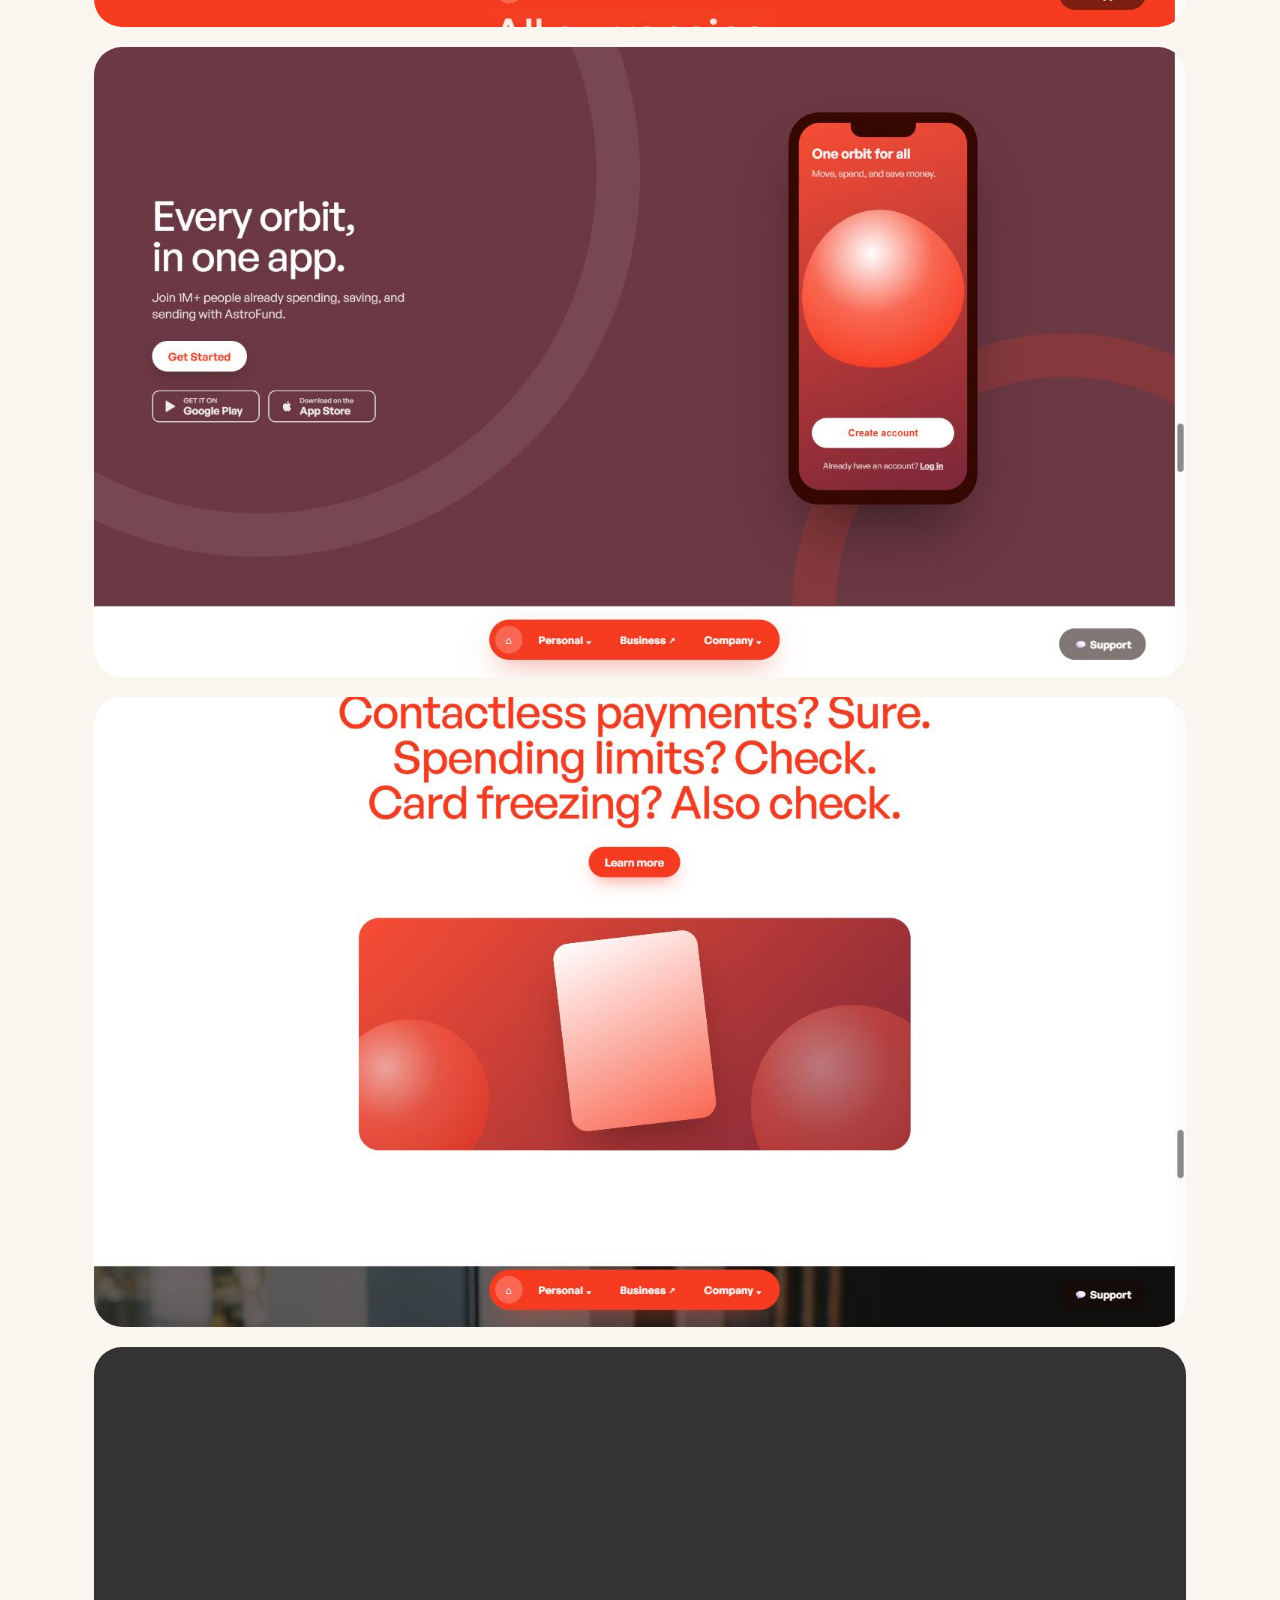
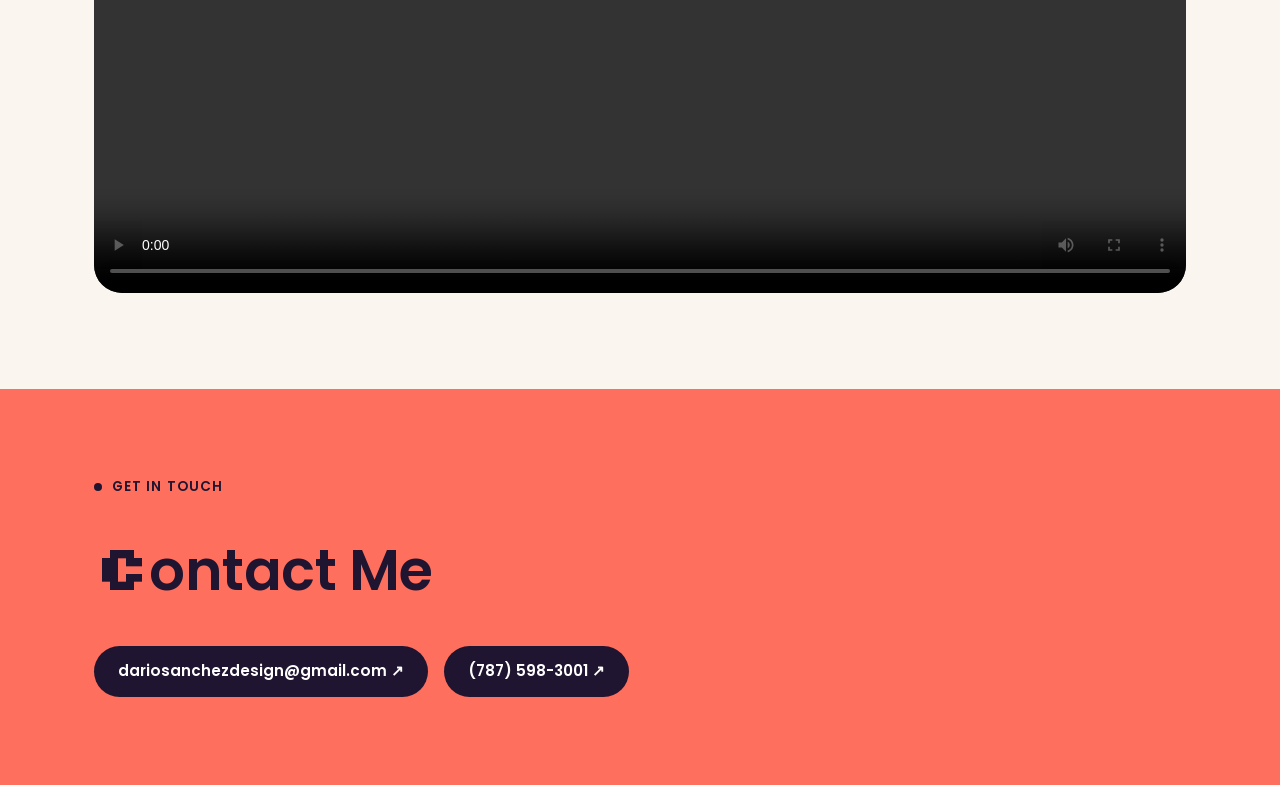
==== commit 6fa33b9e: "Rewrite project card captions and detail-page taglines Replaced generic category labels (e.g. "Mobil" ====
--- a/projects/astrofund.html
+++ b/projects/astrofund.html
@@ -41,7 +41,7 @@
       <a class="back-link" href="../index.html#projects" data-i18n="common.back">← Back to Projects</a>
       <div class="project-detail-head">
         <h1>AstroFund</h1>
-        <p data-i18n="project.astrofund.tagline">Fintech landing page design case study for AstroFund, a fictional brand.</p>
+        <p data-i18n="project.astrofund.tagline">A fictional fintech concept: one account for every currency, designed end-to-end in Figma and Webflow.</p>
       </div>
       <div class="case-study-frames">
         <img src="../assets/projects/astrofund/frame-1.jpg" alt="AstroFund hero — One orbit. Every currency. A single account for all your payments.">
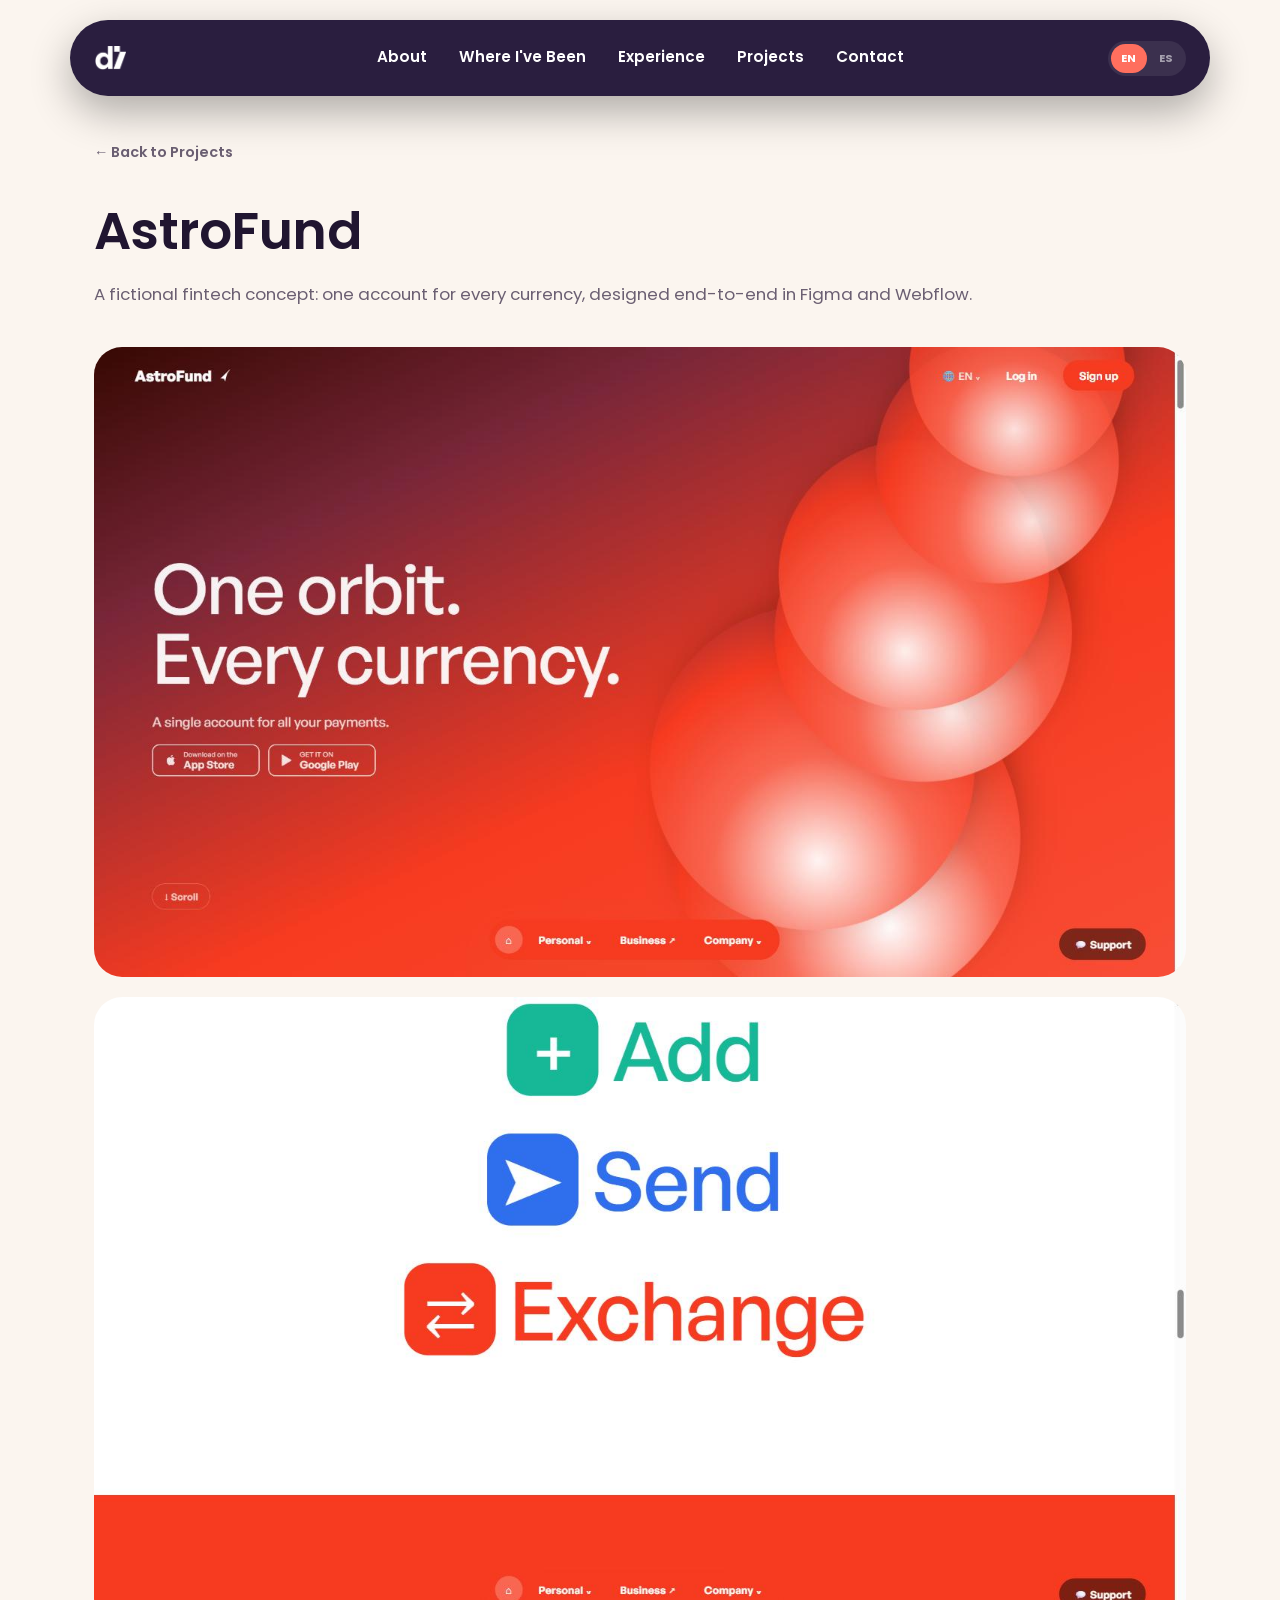
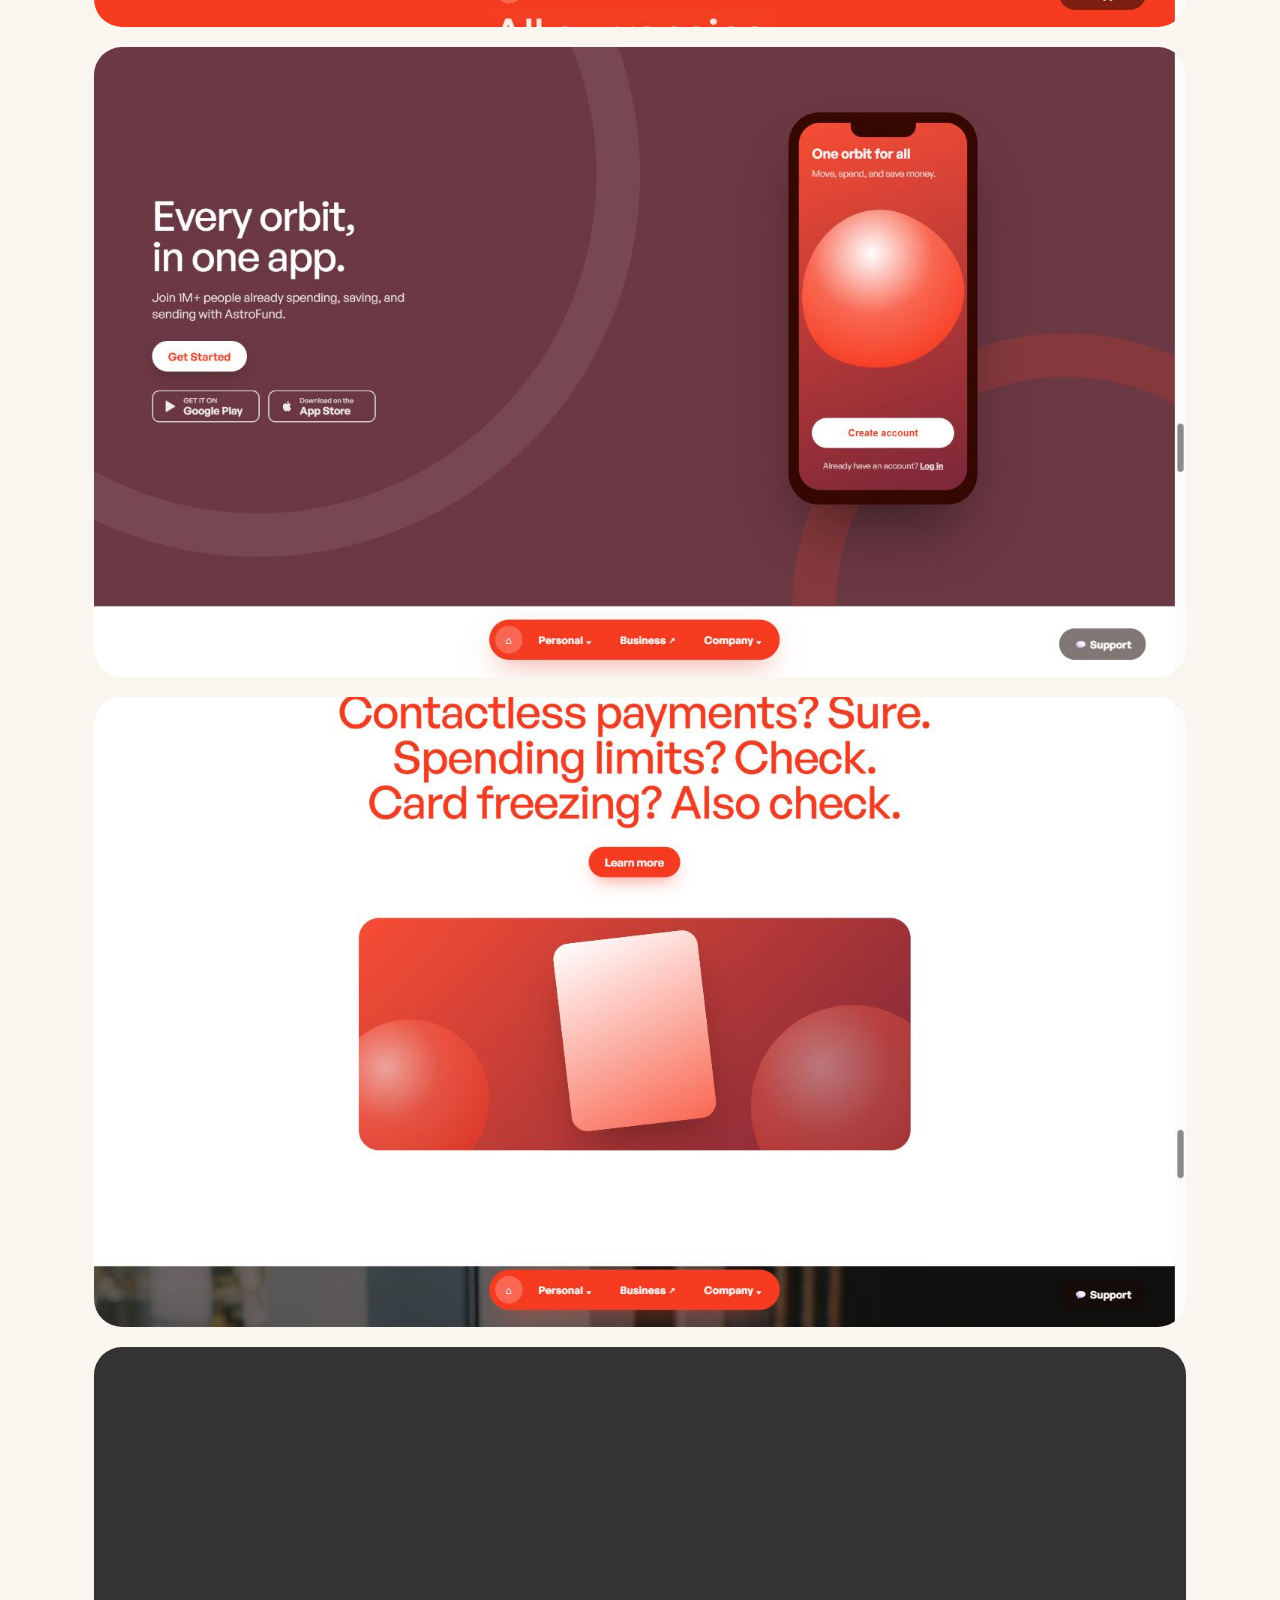
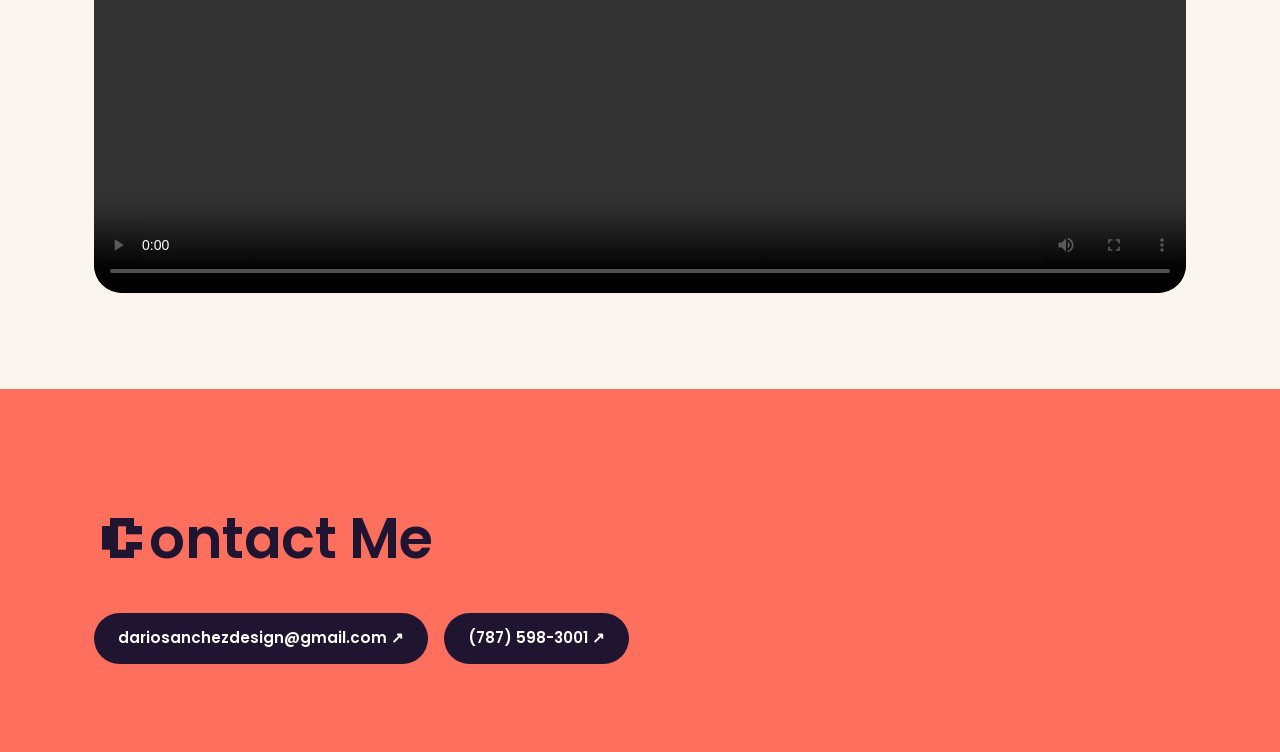
==== commit 694395cb: "Remove redundant "Get In Touch" eyebrow above "Contact Me" Both lines said the same thing in two typ" ====
--- a/projects/astrofund.html
+++ b/projects/astrofund.html
@@ -56,7 +56,6 @@
 
 <footer class="site-footer" id="contact">
   <div class="container footer-inner">
-    <p class="eyebrow" style="color: var(--ink);"><span class="dot" style="background: var(--ink);"></span><span data-i18n="footer.eyebrow">Get In Touch</span></p>
     <h2 data-i18n="footer.title" data-i18n-first><span class="win95-letter">C</span>ontact Me</h2>
     <div class="footer-links">
       <a href="mailto:dariosanchezdesign@gmail.com">dariosanchezdesign@gmail.com ↗</a>
